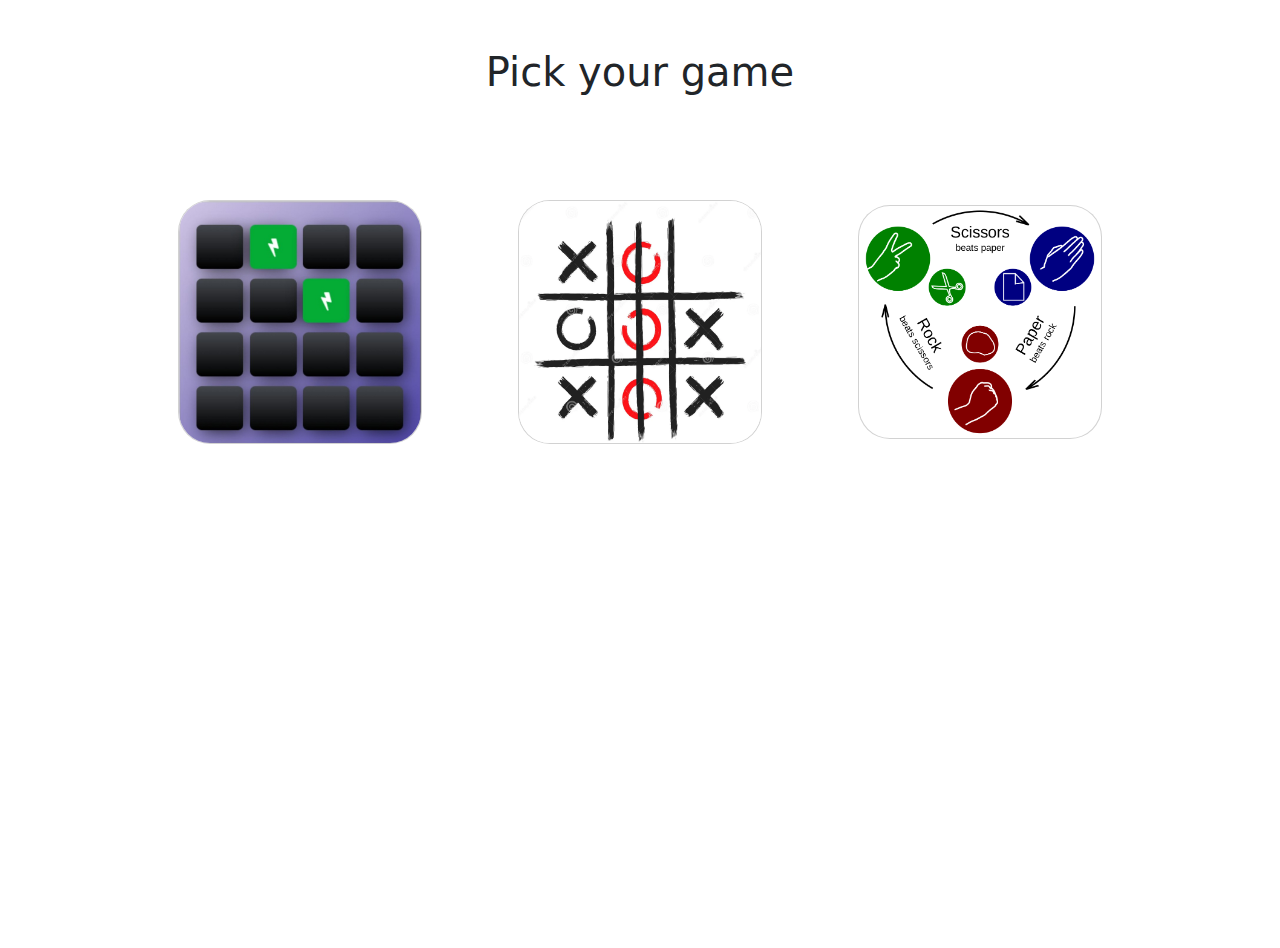
==== index.html @ ced39c23 "3rd game" ====
<!DOCTYPE html>
<html lang="en">
<head>
    <meta charset="UTF-8">
    <meta name="viewport" content="width=device-width, initial-scale=1.0">
    <title>Game Central</title>
    <link rel="stylesheet" href="./CSS/all.min.css">
    <link rel="stylesheet" href="./CSS/bootstrap.min.css">
    <link rel="stylesheet" href="./CSS/index.css">
</head>
<body class="justify-content-center align-items-center" style="height: 100vh;">
    <div>
        <h1 class="text-center mt-5">Pick your game</h1>
    </div>
    <div class="container">
        <div class="d-flex justify-content-around align-items-center mx-auto p-5">
            <div id="gameSelect1" class="gameSelect position-relative p-5">
                <div class="card rounded-5 overflow-hidden">
                    <a href="./flip.html"><img src="./Images/cfgame.jpg" alt="" class="game w-100"></a>
                    <div class="d-flex text-primary align-items-center justify-content-center text-hover start-0">
                        <h1>Flip Card</h1>
                    </div>
                </div>
            </div>
            <div id="gameSelect2" class="gameSelect position-relative p-5">
                <div class="card rounded-5 overflow-hidden">
                    <a href="./xo.html"><img src="./Images/xogame.png" alt="" class="game w-100"></a>
                    <div class="d-flex text-primary align-items-center justify-content-center text-hover end-0">
                        <h1>XO</h1>
                    </div>
                </div>
            </div>
            <div id="gameSelect3" class="gameSelect position-relative p-5">
                <div class="card rounded-5 overflow-hidden">
                    <a href="./rps.html"><img src="./Images/RPS Rules.png" alt="" class="game w-100"></a>
                    <div class="d-flex text-primary text-center align-items-center justify-content-center text-hover end-0">
                        <h1>Rock-Paper-Scissors</h1>
                    </div>
                </div>
            </div>
        </div>
    </div>
    


    <script src="./Js/all.min.js"></script>
    <script src="./Js/bootstrap.bundle.min.js"></script>
    <script src="./Js/jquery-3.7.1.js"></script>
    <script src="./Js/index.js"></script>
</body>
</html>
---- CSS/index.css ----
#gameSelect1, #gameSelect2{
    transition: 2s ease-in-out;
}
.text-hover{
    transition: 3s ease-in-out;
    position: absolute;
    top: -100px;
    z-index: 5;
    width: 0%;
    height: 0%;
    background-color: rgba(255, 0, 0, 0.501);
}
.gameSelect:hover .text-hover{
    height: 100%;
    width: 100%;
    top: 0;
    left: 0;
}
.gameSelect{
   width: 40%;
}
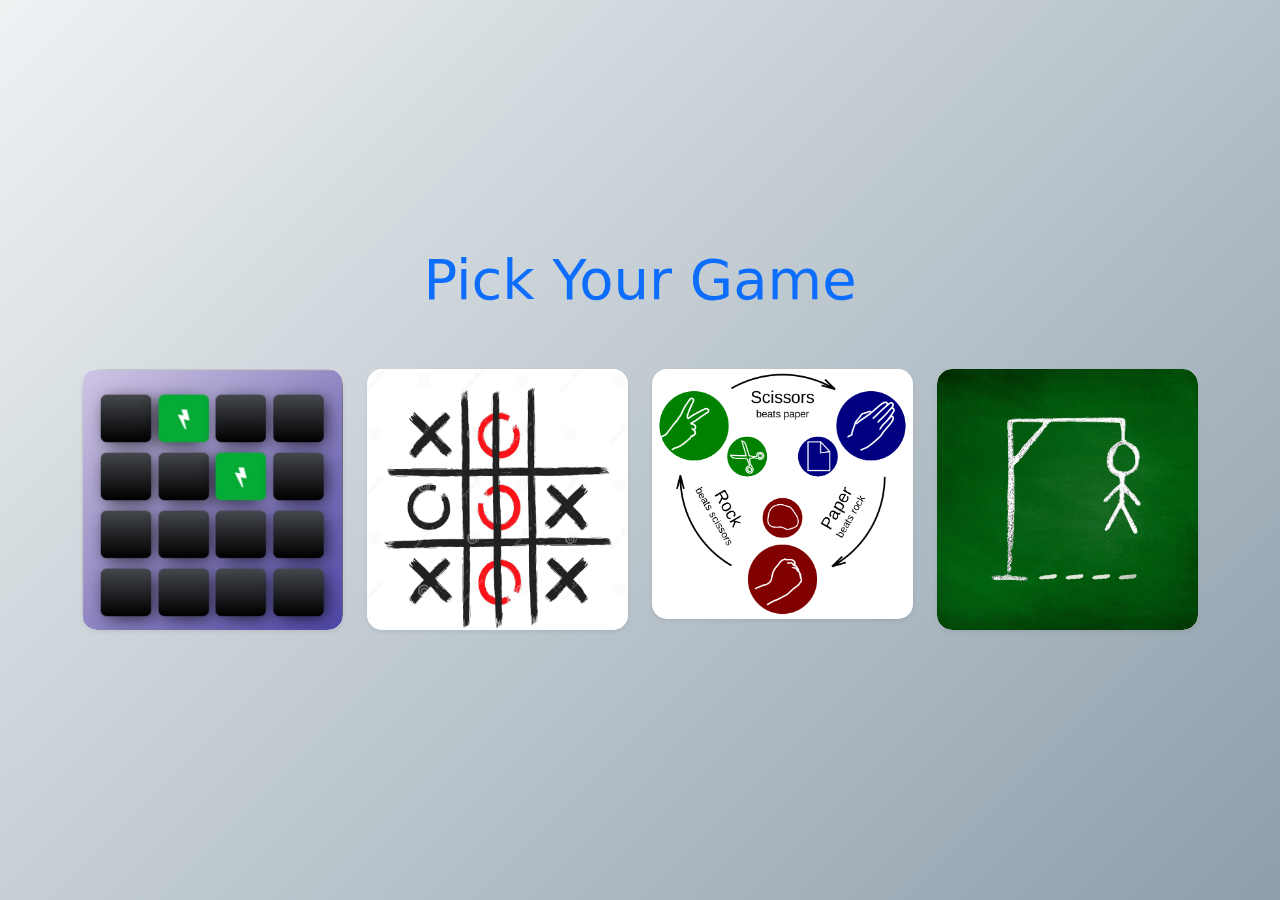
==== commit 7ce4bf18: "one more game for the road" ====
--- a/index.html
+++ b/index.html
@@ -8,44 +8,61 @@
     <link rel="stylesheet" href="./CSS/bootstrap.min.css">
     <link rel="stylesheet" href="./CSS/index.css">
 </head>
-<body class="justify-content-center align-items-center" style="height: 100vh;">
-    <div>
-        <h1 class="text-center mt-5">Pick your game</h1>
+<body class="d-flex flex-column justify-content-center align-items-center" style="min-height: 100vh; background-color: #f8f9fa;">
+    <div class="text-center mb-5">
+        <h1 class="display-4 text-primary">Pick Your Game</h1>
     </div>
     <div class="container">
-        <div class="d-flex justify-content-around align-items-center mx-auto p-5">
-            <div id="gameSelect1" class="gameSelect position-relative p-5">
-                <div class="card rounded-5 overflow-hidden">
-                    <a href="./flip.html"><img src="./Images/cfgame.jpg" alt="" class="game w-100"></a>
-                    <div class="d-flex text-primary align-items-center justify-content-center text-hover start-0">
-                        <h1>Flip Card</h1>
+        <div class="row justify-content-center">
+            <!-- Game Card -->
+            <div class="col-md-6 col-lg-3 mb-4">
+                <div class="card gameSelect position-relative shadow-sm">
+                    <a href="./flip.html" aria-label="Flip Card">
+                        <img src="./Images/cfgame.jpg" alt="Flip Card Game" class="card-img-top game">
+                    </a>
+                    <div class="text-hover d-flex align-items-center justify-content-center">
+                        <h2 class="text-light">Flip Card</h2>
                     </div>
                 </div>
             </div>
-            <div id="gameSelect2" class="gameSelect position-relative p-5">
-                <div class="card rounded-5 overflow-hidden">
-                    <a href="./xo.html"><img src="./Images/xogame.png" alt="" class="game w-100"></a>
-                    <div class="d-flex text-primary align-items-center justify-content-center text-hover end-0">
-                        <h1>XO</h1>
+            <!-- Game Card -->
+            <div class="col-md-6 col-lg-3 mb-4">
+                <div class="card gameSelect position-relative shadow-sm">
+                    <a href="./xo.html" aria-label="XO Game">
+                        <img src="./Images/xogame.png" alt="Tic Tac Toe Game" class="card-img-top game">
+                    </a>
+                    <div class="text-hover d-flex align-items-center justify-content-center">
+                        <h2 class="text-light">XO</h2>
                     </div>
                 </div>
             </div>
-            <div id="gameSelect3" class="gameSelect position-relative p-5">
-                <div class="card rounded-5 overflow-hidden">
-                    <a href="./rps.html"><img src="./Images/RPS Rules.png" alt="" class="game w-100"></a>
-                    <div class="d-flex text-primary text-center align-items-center justify-content-center text-hover end-0">
-                        <h1>Rock-Paper-Scissors</h1>
+            <!-- Game Card -->
+            <div class="col-md-6 col-lg-3 mb-4">
+                <div class="card gameSelect position-relative shadow-sm">
+                    <a href="./rps.html" aria-label="Rock Paper Scissors Game">
+                        <img src="./Images/RPS Rules.png" alt="Rock Paper Scissors Game" class="card-img-top game">
+                    </a>
+                    <div class="text-hover d-flex align-items-center justify-content-center">
+                        <h2 class="text-light">Rock-Paper-Scissors</h2>
+                    </div>
+                </div>
+            </div>
+            <!-- Game Card -->
+            <div class="col-md-6 col-lg-3 mb-4">
+                <div class="card gameSelect position-relative shadow-sm">
+                    <a href="./hangman.html" aria-label="Hangman Game">
+                        <img src="./Images/hangman/hngmn.png" alt="Hangman Game" class="card-img-top game">
+                    </a>
+                    <div class="text-hover d-flex align-items-center justify-content-center">
+                        <h2 class="text-light">Hangman</h2>
                     </div>
                 </div>
             </div>
         </div>
     </div>
-    
-
-
     <script src="./Js/all.min.js"></script>
     <script src="./Js/bootstrap.bundle.min.js"></script>
     <script src="./Js/jquery-3.7.1.js"></script>
     <script src="./Js/index.js"></script>
 </body>
-</html>+</html>
--- a/CSS/index.css
+++ b/CSS/index.css
@@ -1,21 +1,39 @@
-#gameSelect1, #gameSelect2{
-    transition: 2s ease-in-out;
+.gameSelect {
+    overflow: hidden;
+    border-radius: 15px;
+    transition: transform 0.3s ease;
 }
-.text-hover{
-    transition: 3s ease-in-out;
+
+.gameSelect:hover {
+    transform: scale(1.05);
+}
+
+.text-hover {
     position: absolute;
-    top: -100px;
-    z-index: 5;
-    width: 0%;
-    height: 0%;
-    background-color: rgba(255, 0, 0, 0.501);
-}
-.gameSelect:hover .text-hover{
-    height: 100%;
-    width: 100%;
     top: 0;
     left: 0;
+    width: 100%;
+    height: 100%;
+    background: rgba(0, 0, 0, 0.6);
+    opacity: 0;
+    display: flex;
+    align-items: center;
+    justify-content: center;
+    transition: opacity 0.3s ease;
 }
-.gameSelect{
-   width: 40%;
-}+
+.text-hover:hover {
+    opacity: 1;
+}
+
+.game {
+    border-radius: 15px;
+}
+
+.card {
+    border: none;
+}
+
+body {
+    background: linear-gradient(135deg, #eef2f3, #8e9eab);
+}
